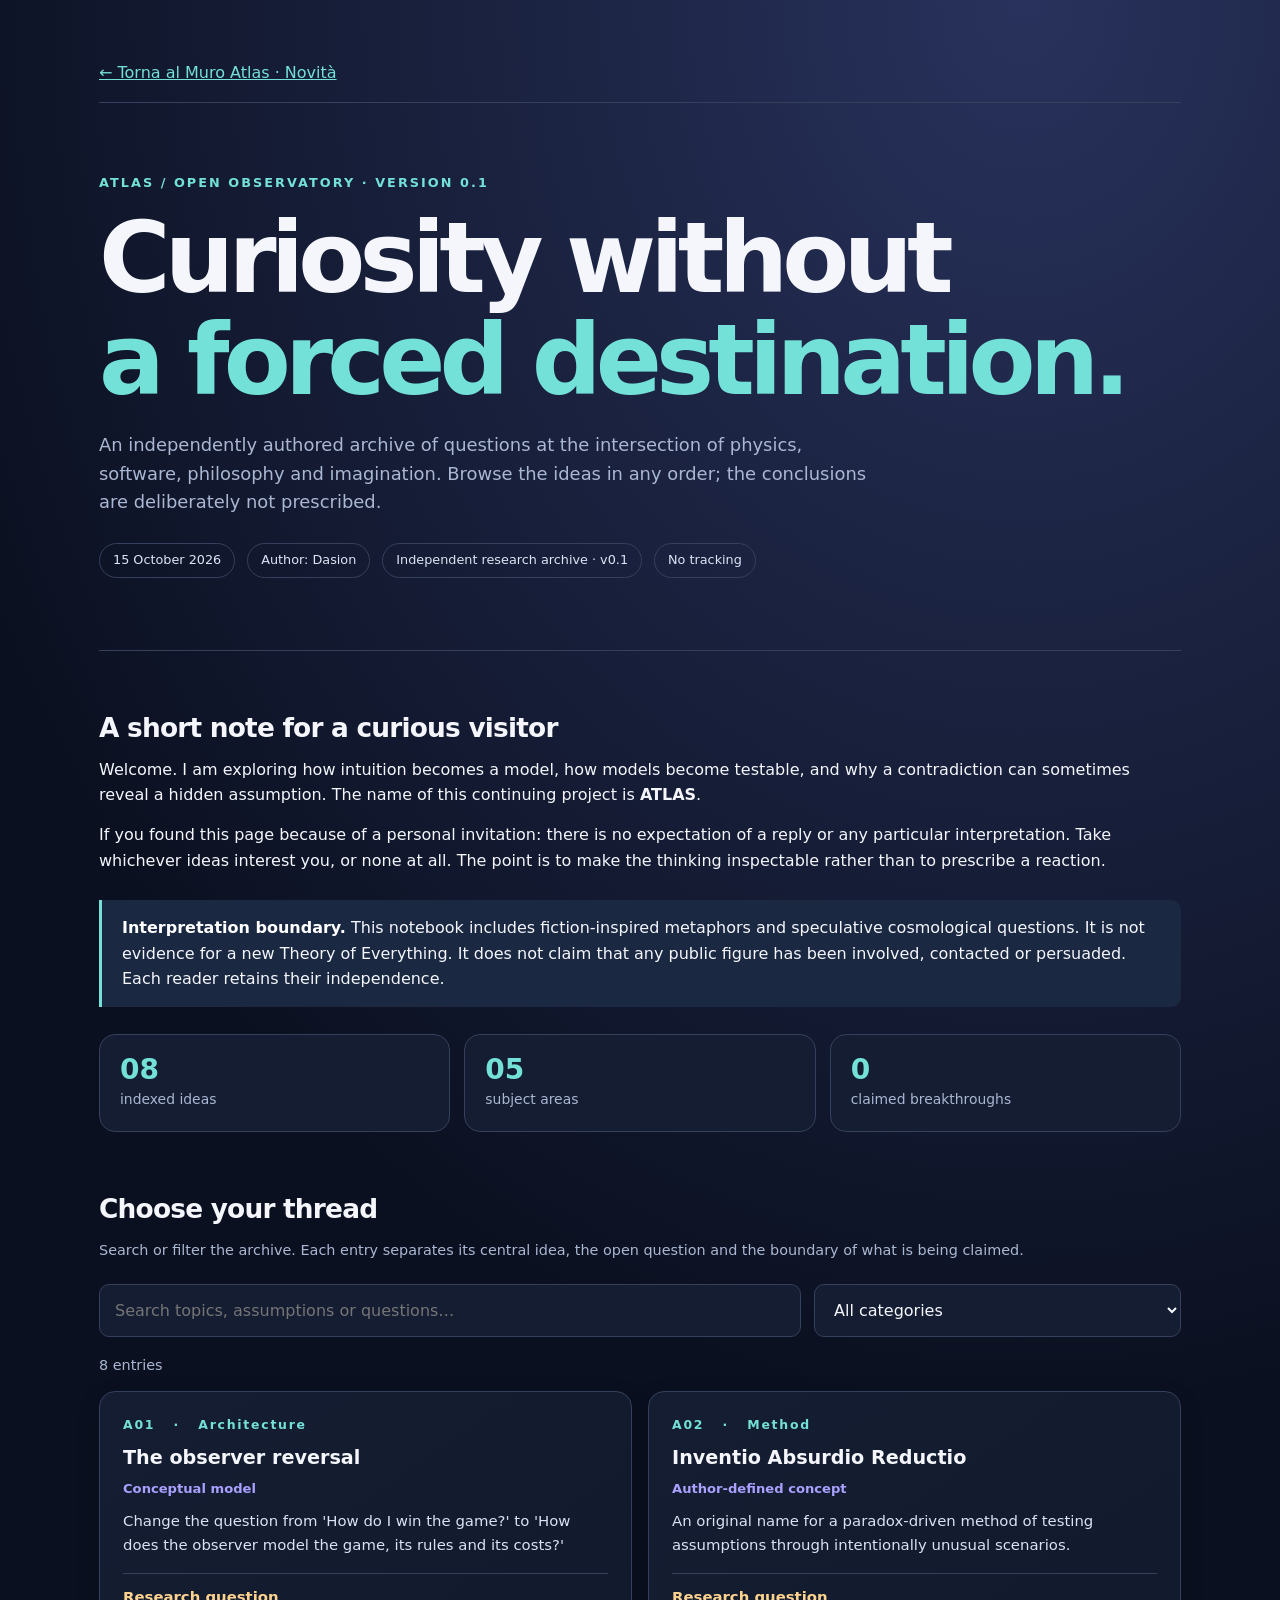
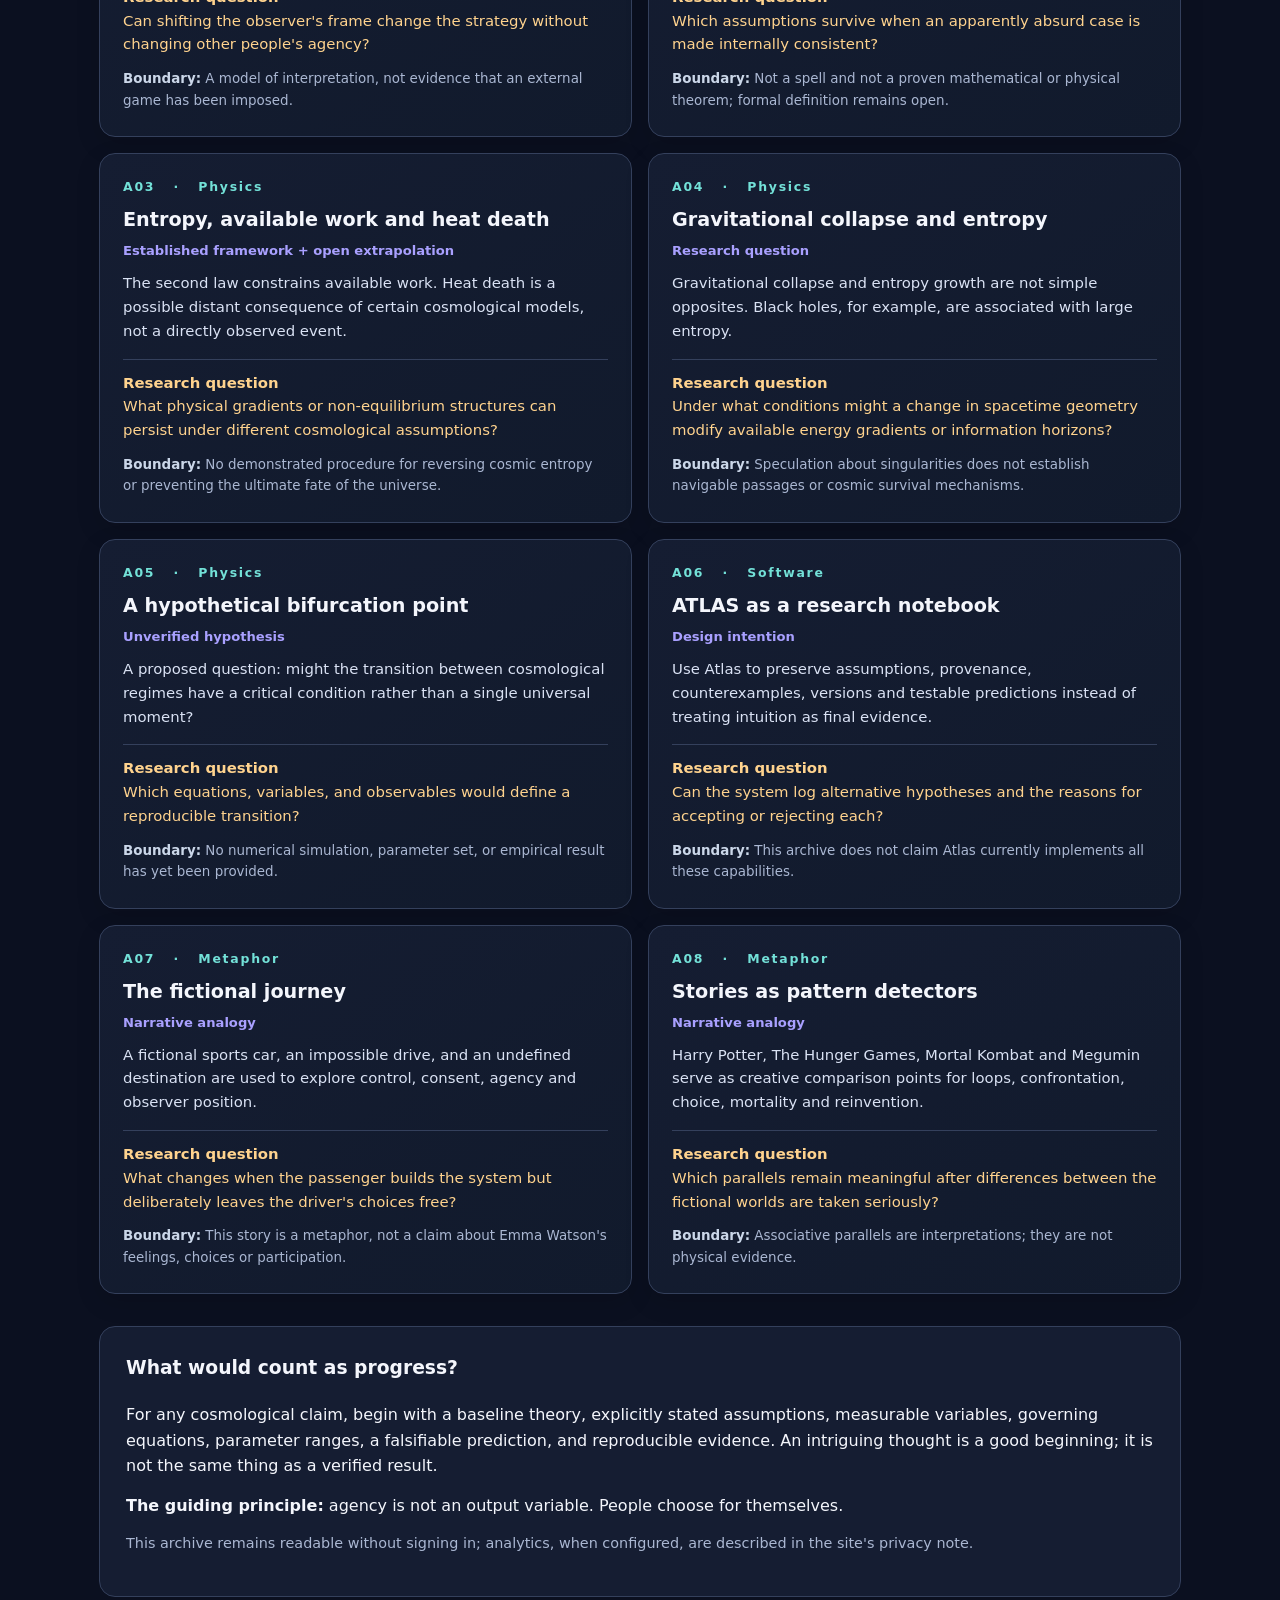
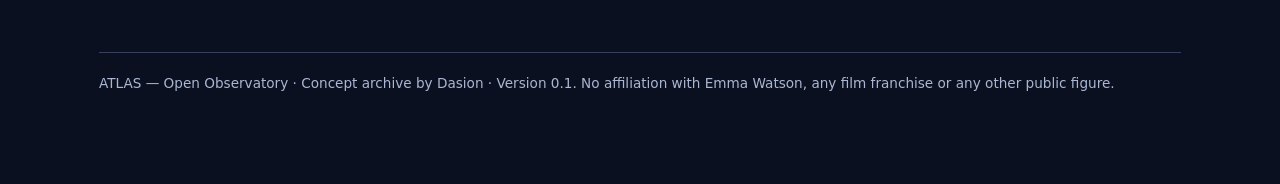
==== observatory.html @ 452ee983 "Preserve original searchable Observatory as navigable archive" ====
<!doctype html>
<html lang="en"><head><meta charset="utf-8"><meta name="viewport" content="width=device-width,initial-scale=1"><meta name="description" content="ATLAS Open Observatory: an independent notebook of ideas, hypotheses and creative analogies."><title>ATLAS — Open Observatory | Dasion</title><style>
:root{color-scheme:dark;--bg:#0b1020;--panel:#151d32;--panel2:#1c2742;--fg:#f4f6fc;--muted:#aab7d2;--line:#34405c;--aqua:#73e1d8;--violet:#a9a0ff;--gold:#ffd38e}
*{box-sizing:border-box}html{scroll-behavior:smooth}body{margin:0;background:radial-gradient(ellipse 90% 42% at 80% 0%,#28325c,transparent),var(--bg);color:var(--fg);font-family:ui-sans-serif,system-ui,-apple-system,Segoe UI,Roboto,sans-serif;line-height:1.6}
main{max-width:1130px;margin:auto;padding:44px 24px 90px}header{padding:70px 0 46px;border-bottom:1px solid var(--line)}.eyebrow{color:var(--aqua);font-size:.8rem;letter-spacing:.16em;font-weight:800;text-transform:uppercase}h1{font-size:clamp(3rem,8vw,6.1rem);letter-spacing:-.06em;line-height:1.04;margin:15px 0 20px}.accent{color:var(--aqua)}.sub{max-width:770px;font-size:1.12rem;color:var(--muted)}.meta{display:flex;gap:12px;flex-wrap:wrap;margin:26px 0}.pill{border:1px solid var(--line);color:#dce4f5;border-radius:99px;padding:6px 13px;font-size:.8rem}
.divider-title{font-size:1.65rem;letter-spacing:-.03em;margin:56px 0 8px}p{margin:8px 0 14px}.small{font-size:.9rem;color:var(--muted)}.notice{border-left:3px solid var(--aqua);padding:15px 20px;background:#1a2842;border-radius:0 10px 10px 0;margin:27px 0 20px}.notice strong{color:white}
.summary{display:grid;grid-template-columns:repeat(3,1fr);gap:14px;margin:27px 0}.metric{background:var(--panel);border:1px solid var(--line);border-radius:16px;padding:20px}.metric strong{display:block;font-size:1.75rem;line-height:1.1;color:var(--aqua)}.metric span{color:var(--muted);font-size:.87rem}
.tools{display:flex;gap:13px;flex-wrap:wrap;margin:22px 0 17px}.tools input,.tools select{background:var(--panel);color:var(--fg);border:1px solid var(--line);padding:13px 15px;border-radius:10px;font:inherit}.tools input{flex:2;min-width:220px}.tools select{flex:1;min-width:200px}.grid{display:grid;grid-template-columns:repeat(2,minmax(0,1fr));gap:16px}.entry{border:1px solid var(--line);background:linear-gradient(145deg,var(--panel),#111a2c);border-radius:16px;padding:23px 23px 25px;min-height:275px;box-shadow:0 8px 25px #0002}.entry:hover{border-color:#667c99}.entry .index{color:var(--aqua);font-size:.78rem;font-weight:800;letter-spacing:.14em}.entry h3{font-size:1.2rem;line-height:1.25;margin:11px 0 8px}.entry .type{color:var(--violet);font-size:.82rem;font-weight:700;margin-bottom:11px}.entry p{font-size:.93rem;color:#dae2f4}.entry .q{margin-top:15px;padding-top:12px;border-top:1px solid var(--line);color:var(--gold);font-size:.93rem}.entry .limit{margin-top:11px;color:var(--muted);font-size:.84rem}.entry .limit b{color:#cbd7e9}.closing{background:var(--panel);border:1px solid var(--line);padding:26px;border-radius:16px;margin-top:32px}.closing h3{margin-top:0}.closing a,.footer a{color:var(--aqua)}footer{border-top:1px solid var(--line);margin-top:55px;padding-top:20px;color:var(--muted);font-size:.85rem}
@media(max-width:750px){main{padding:22px 17px 60px}header{padding:42px 0 28px}.summary{grid-template-columns:1fr}.grid{grid-template-columns:1fr}}
@media(prefers-reduced-motion:reduce){html{scroll-behavior:auto}}
</style></head><body><main><nav aria-label="Site navigation" style="border-bottom:1px solid var(--line);padding:16px 0"><a href="index.html" style="color:var(--aqua)">← Torna al Muro Atlas · Novità</a></nav>
<header><div class="eyebrow">ATLAS / open observatory · version 0.1</div><h1>Curiosity without<br><span class="accent">a forced destination.</span></h1><p class="sub">An independently authored archive of questions at the intersection of physics, software, philosophy and imagination. Browse the ideas in any order; the conclusions are deliberately not prescribed.</p><div class="meta"><span class="pill">15 October 2026</span><span class="pill">Author: Dasion</span><span class="pill">Independent research archive · v0.1</span><span class="pill" id="analytics-pill">No tracking</span></div></header>
<section><h2 class="divider-title">A short note for a curious visitor</h2><p>Welcome. I am exploring how intuition becomes a model, how models become testable, and why a contradiction can sometimes reveal a hidden assumption. The name of this continuing project is <strong>ATLAS</strong>.</p><p>If you found this page because of a personal invitation: there is no expectation of a reply or any particular interpretation. Take whichever ideas interest you, or none at all. The point is to make the thinking inspectable rather than to prescribe a reaction.</p><div class="notice"><strong>Interpretation boundary.</strong> This notebook includes fiction-inspired metaphors and speculative cosmological questions. It is not evidence for a new Theory of Everything. It does not claim that any public figure has been involved, contacted or persuaded. Each reader retains their independence.</div></section>
<section><div class="summary"><div class="metric"><strong>08</strong><span>indexed ideas</span></div><div class="metric"><strong>05</strong><span>subject areas</span></div><div class="metric"><strong>0</strong><span>claimed breakthroughs</span></div></div><h2 class="divider-title">Choose your thread</h2><p class="small">Search or filter the archive. Each entry separates its central idea, the open question and the boundary of what is being claimed.</p><div class="tools"><input id="search" aria-label="Search archive" placeholder="Search topics, assumptions or questions…"><select id="category" aria-label="Filter by category"><option value="all">All categories</option><option value="Architecture">Architecture</option><option value="Method">Method</option><option value="Physics">Physics</option><option value="Software">Software</option><option value="Metaphor">Metaphor</option></select></div><p id="count" class="small" aria-live="polite">8 entries</p><div class="grid" id="entries"><article id="A01" class="entry" data-category="Architecture" data-search="a01 the observer reversal architecture conceptual model change the question from &#x27;how do i win the game?&#x27; to &#x27;how does the observer model the game, its rules and its costs?&#x27; can shifting the observer&#x27;s frame change the strategy without changing other people&#x27;s agency? a model of interpretation, not evidence that an external game has been imposed."><div class="index">A01 &nbsp; · &nbsp; Architecture</div><h3>The observer reversal</h3><div class="type">Conceptual model</div><p>Change the question from &#x27;How do I win the game?&#x27; to &#x27;How does the observer model the game, its rules and its costs?&#x27;</p><div class="q"><strong>Research question</strong><br>Can shifting the observer&#x27;s frame change the strategy without changing other people&#x27;s agency?</div><div class="limit"><b>Boundary:</b> A model of interpretation, not evidence that an external game has been imposed.</div></article><article id="A02" class="entry" data-category="Method" data-search="a02 inventio absurdio reductio method author-defined concept an original name for a paradox-driven method of testing assumptions through intentionally unusual scenarios. which assumptions survive when an apparently absurd case is made internally consistent? not a spell and not a proven mathematical or physical theorem; formal definition remains open."><div class="index">A02 &nbsp; · &nbsp; Method</div><h3>Inventio Absurdio Reductio</h3><div class="type">Author-defined concept</div><p>An original name for a paradox-driven method of testing assumptions through intentionally unusual scenarios.</p><div class="q"><strong>Research question</strong><br>Which assumptions survive when an apparently absurd case is made internally consistent?</div><div class="limit"><b>Boundary:</b> Not a spell and not a proven mathematical or physical theorem; formal definition remains open.</div></article><article id="A03" class="entry" data-category="Physics" data-search="a03 entropy, available work and heat death physics established framework + open extrapolation the second law constrains available work. heat death is a possible distant consequence of certain cosmological models, not a directly observed event. what physical gradients or non-equilibrium structures can persist under different cosmological assumptions? no demonstrated procedure for reversing cosmic entropy or preventing the ultimate fate of the universe."><div class="index">A03 &nbsp; · &nbsp; Physics</div><h3>Entropy, available work and heat death</h3><div class="type">Established framework + open extrapolation</div><p>The second law constrains available work. Heat death is a possible distant consequence of certain cosmological models, not a directly observed event.</p><div class="q"><strong>Research question</strong><br>What physical gradients or non-equilibrium structures can persist under different cosmological assumptions?</div><div class="limit"><b>Boundary:</b> No demonstrated procedure for reversing cosmic entropy or preventing the ultimate fate of the universe.</div></article><article id="A04" class="entry" data-category="Physics" data-search="a04 gravitational collapse and entropy physics research question gravitational collapse and entropy growth are not simple opposites. black holes, for example, are associated with large entropy. under what conditions might a change in spacetime geometry modify available energy gradients or information horizons? speculation about singularities does not establish navigable passages or cosmic survival mechanisms."><div class="index">A04 &nbsp; · &nbsp; Physics</div><h3>Gravitational collapse and entropy</h3><div class="type">Research question</div><p>Gravitational collapse and entropy growth are not simple opposites. Black holes, for example, are associated with large entropy.</p><div class="q"><strong>Research question</strong><br>Under what conditions might a change in spacetime geometry modify available energy gradients or information horizons?</div><div class="limit"><b>Boundary:</b> Speculation about singularities does not establish navigable passages or cosmic survival mechanisms.</div></article><article id="A05" class="entry" data-category="Physics" data-search="a05 a hypothetical bifurcation point physics unverified hypothesis a proposed question: might the transition between cosmological regimes have a critical condition rather than a single universal moment? which equations, variables, and observables would define a reproducible transition? no numerical simulation, parameter set, or empirical result has yet been provided."><div class="index">A05 &nbsp; · &nbsp; Physics</div><h3>A hypothetical bifurcation point</h3><div class="type">Unverified hypothesis</div><p>A proposed question: might the transition between cosmological regimes have a critical condition rather than a single universal moment?</p><div class="q"><strong>Research question</strong><br>Which equations, variables, and observables would define a reproducible transition?</div><div class="limit"><b>Boundary:</b> No numerical simulation, parameter set, or empirical result has yet been provided.</div></article><article id="A06" class="entry" data-category="Software" data-search="a06 atlas as a research notebook software design intention use atlas to preserve assumptions, provenance, counterexamples, versions and testable predictions instead of treating intuition as final evidence. can the system log alternative hypotheses and the reasons for accepting or rejecting each? this archive does not claim atlas currently implements all these capabilities."><div class="index">A06 &nbsp; · &nbsp; Software</div><h3>ATLAS as a research notebook</h3><div class="type">Design intention</div><p>Use Atlas to preserve assumptions, provenance, counterexamples, versions and testable predictions instead of treating intuition as final evidence.</p><div class="q"><strong>Research question</strong><br>Can the system log alternative hypotheses and the reasons for accepting or rejecting each?</div><div class="limit"><b>Boundary:</b> This archive does not claim Atlas currently implements all these capabilities.</div></article><article id="A07" class="entry" data-category="Metaphor" data-search="a07 the fictional journey metaphor narrative analogy a fictional sports car, an impossible drive, and an undefined destination are used to explore control, consent, agency and observer position. what changes when the passenger builds the system but deliberately leaves the driver&#x27;s choices free? this story is a metaphor, not a claim about emma watson&#x27;s feelings, choices or participation."><div class="index">A07 &nbsp; · &nbsp; Metaphor</div><h3>The fictional journey</h3><div class="type">Narrative analogy</div><p>A fictional sports car, an impossible drive, and an undefined destination are used to explore control, consent, agency and observer position.</p><div class="q"><strong>Research question</strong><br>What changes when the passenger builds the system but deliberately leaves the driver&#x27;s choices free?</div><div class="limit"><b>Boundary:</b> This story is a metaphor, not a claim about Emma Watson&#x27;s feelings, choices or participation.</div></article><article id="A08" class="entry" data-category="Metaphor" data-search="a08 stories as pattern detectors metaphor narrative analogy harry potter, the hunger games, mortal kombat and megumin serve as creative comparison points for loops, confrontation, choice, mortality and reinvention. which parallels remain meaningful after differences between the fictional worlds are taken seriously? associative parallels are interpretations; they are not physical evidence."><div class="index">A08 &nbsp; · &nbsp; Metaphor</div><h3>Stories as pattern detectors</h3><div class="type">Narrative analogy</div><p>Harry Potter, The Hunger Games, Mortal Kombat and Megumin serve as creative comparison points for loops, confrontation, choice, mortality and reinvention.</p><div class="q"><strong>Research question</strong><br>Which parallels remain meaningful after differences between the fictional worlds are taken seriously?</div><div class="limit"><b>Boundary:</b> Associative parallels are interpretations; they are not physical evidence.</div></article></div></section>
<section class="closing"><h3>What would count as progress?</h3><p>For any cosmological claim, begin with a baseline theory, explicitly stated assumptions, measurable variables, governing equations, parameter ranges, a falsifiable prediction, and reproducible evidence. An intriguing thought is a good beginning; it is not the same thing as a verified result.</p><p><strong>The guiding principle:</strong> agency is not an output variable. People choose for themselves.</p><p class="small" id="analytics-note">This archive remains readable without signing in; analytics, when configured, are described in the site's privacy note.</p></section>
<footer>ATLAS — Open Observatory · Concept archive by Dasion · Version 0.1. No affiliation with Emma Watson, any film franchise or any other public figure.</footer>
</main><script>
const search=document.getElementById('search'),category=document.getElementById('category'),cards=[...document.querySelectorAll('.entry')],count=document.getElementById('count');
function filter(){let q=search.value.trim().toLocaleLowerCase(),c=category.value,n=0;cards.forEach(card=>{let ok=(c==='all'||card.dataset.category===c)&&card.dataset.search.includes(q);card.hidden=!ok;if(ok)n++;});count.textContent=`${n} ${n===1?'entry':'entries'}`}
search.addEventListener('input',filter);category.addEventListener('change',filter);
</script><script src="analytics-config.js"></script><script src="analytics.js" defer></script></body></html>
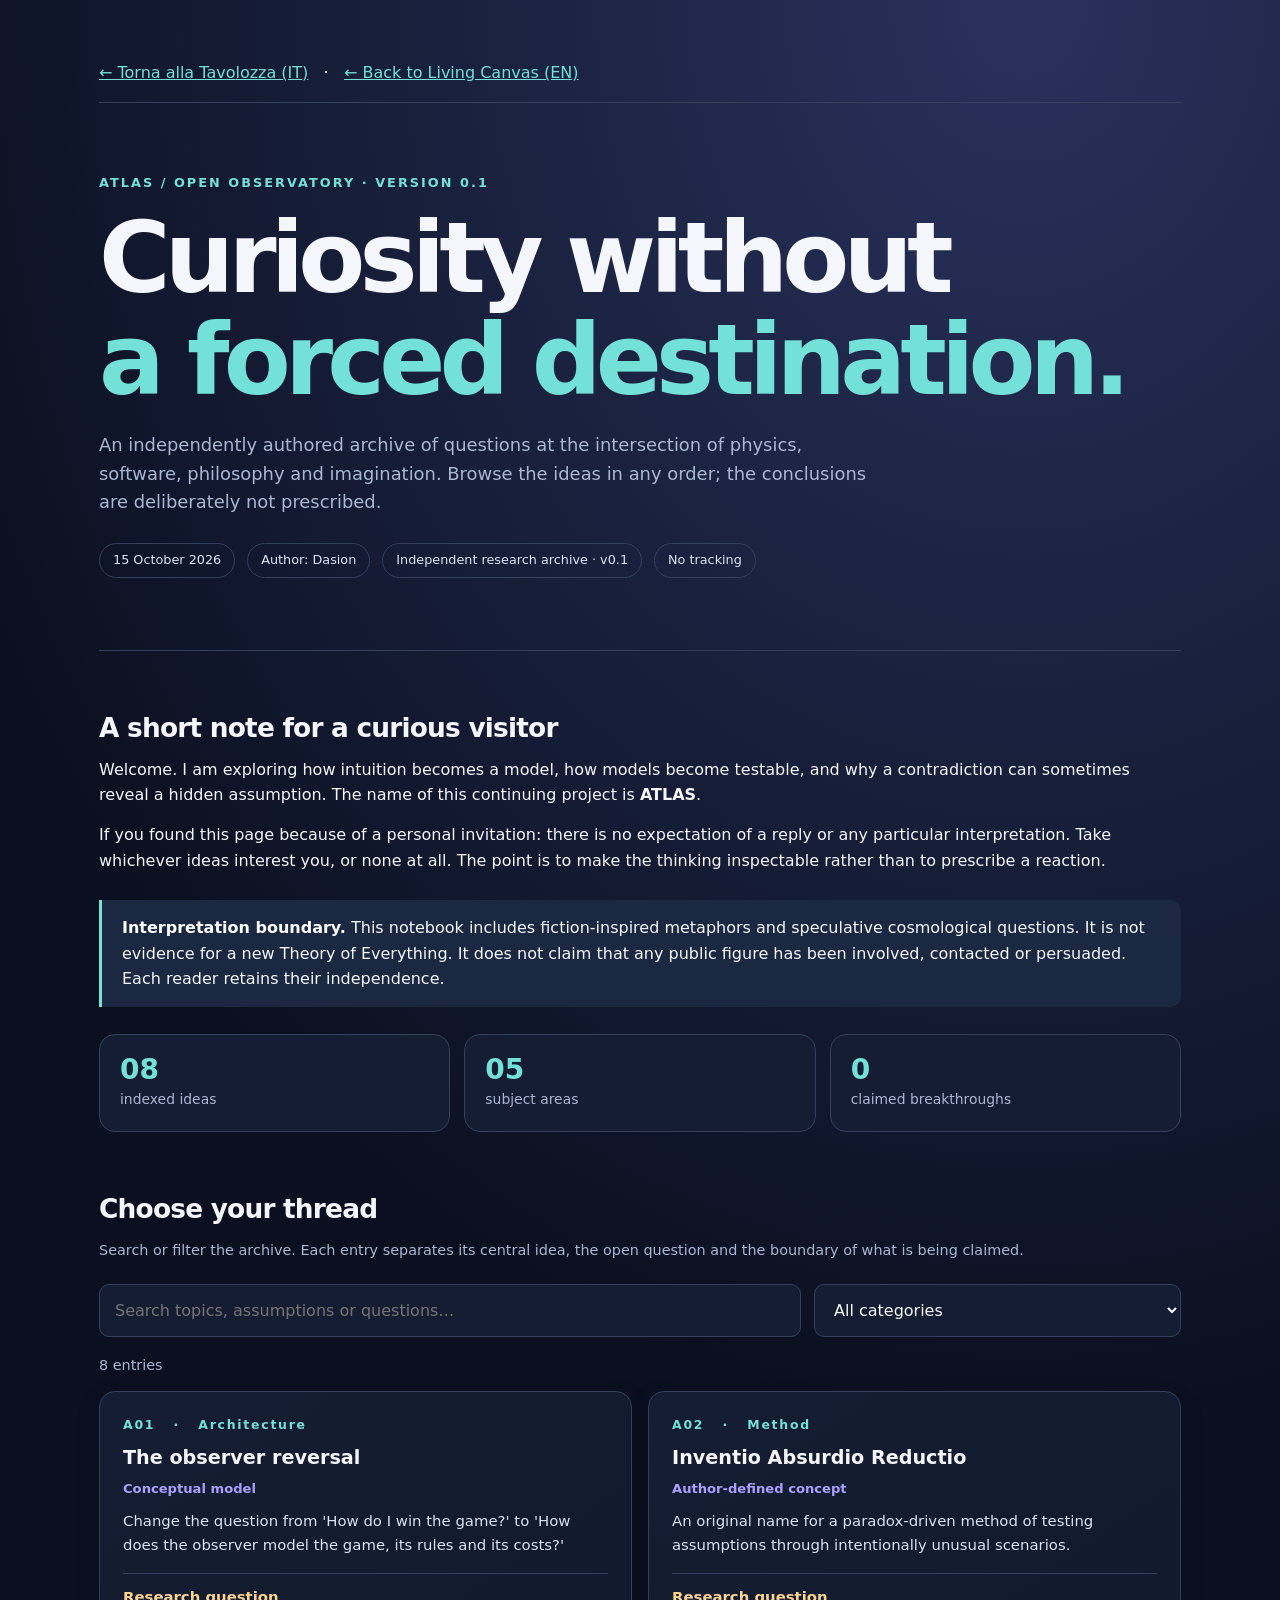
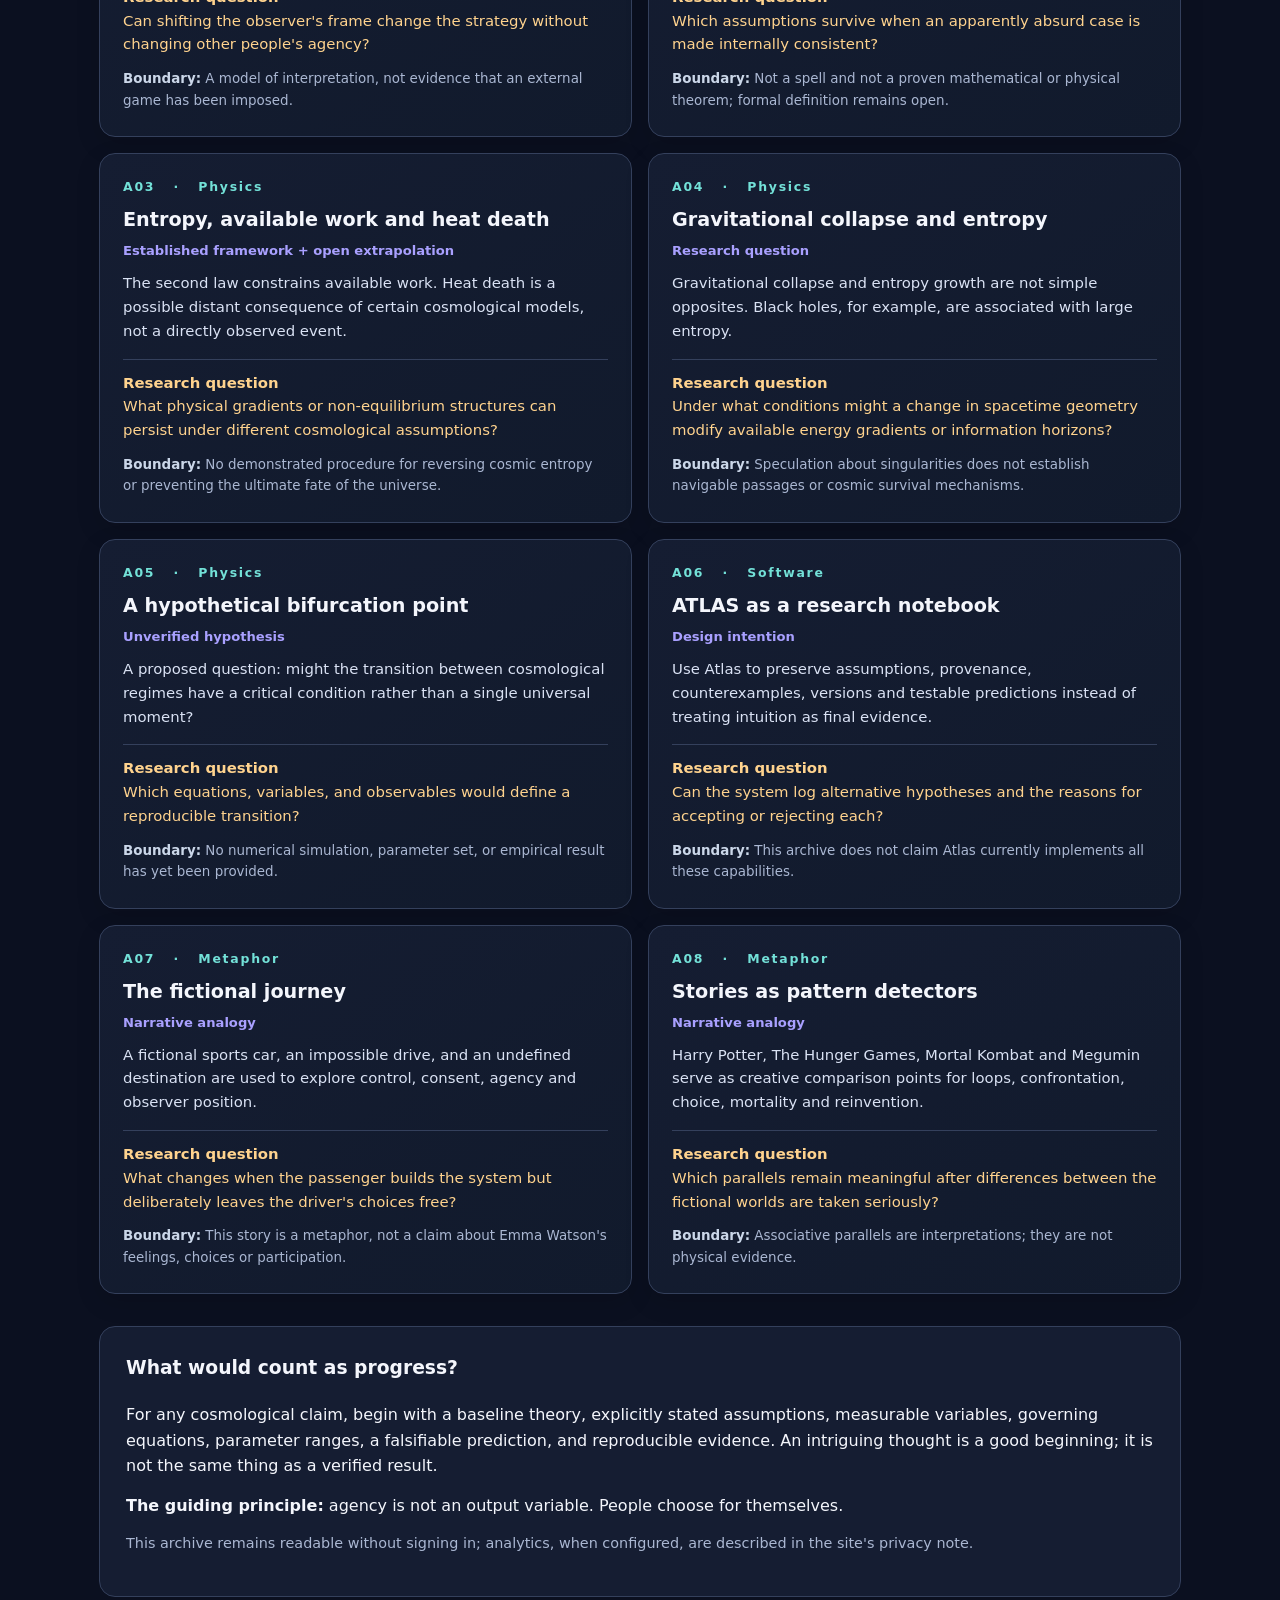
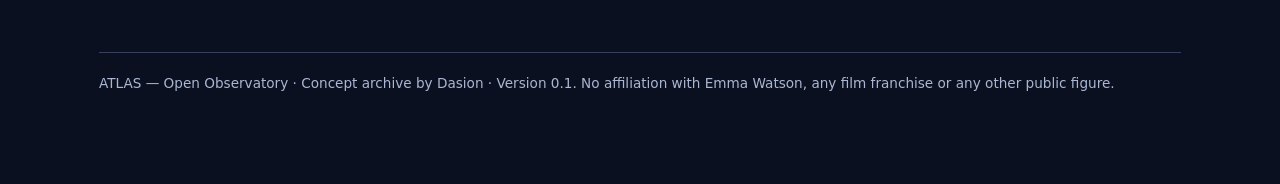
==== commit 0a9c946d: "Link original English Observatory back to both Atlas language editions" ====
--- a/observatory.html
+++ b/observatory.html
@@ -8,7 +8,7 @@
 .tools{display:flex;gap:13px;flex-wrap:wrap;margin:22px 0 17px}.tools input,.tools select{background:var(--panel);color:var(--fg);border:1px solid var(--line);padding:13px 15px;border-radius:10px;font:inherit}.tools input{flex:2;min-width:220px}.tools select{flex:1;min-width:200px}.grid{display:grid;grid-template-columns:repeat(2,minmax(0,1fr));gap:16px}.entry{border:1px solid var(--line);background:linear-gradient(145deg,var(--panel),#111a2c);border-radius:16px;padding:23px 23px 25px;min-height:275px;box-shadow:0 8px 25px #0002}.entry:hover{border-color:#667c99}.entry .index{color:var(--aqua);font-size:.78rem;font-weight:800;letter-spacing:.14em}.entry h3{font-size:1.2rem;line-height:1.25;margin:11px 0 8px}.entry .type{color:var(--violet);font-size:.82rem;font-weight:700;margin-bottom:11px}.entry p{font-size:.93rem;color:#dae2f4}.entry .q{margin-top:15px;padding-top:12px;border-top:1px solid var(--line);color:var(--gold);font-size:.93rem}.entry .limit{margin-top:11px;color:var(--muted);font-size:.84rem}.entry .limit b{color:#cbd7e9}.closing{background:var(--panel);border:1px solid var(--line);padding:26px;border-radius:16px;margin-top:32px}.closing h3{margin-top:0}.closing a,.footer a{color:var(--aqua)}footer{border-top:1px solid var(--line);margin-top:55px;padding-top:20px;color:var(--muted);font-size:.85rem}
 @media(max-width:750px){main{padding:22px 17px 60px}header{padding:42px 0 28px}.summary{grid-template-columns:1fr}.grid{grid-template-columns:1fr}}
 @media(prefers-reduced-motion:reduce){html{scroll-behavior:auto}}
-</style></head><body><main><nav aria-label="Site navigation" style="border-bottom:1px solid var(--line);padding:16px 0"><a href="index.html" style="color:var(--aqua)">← Torna al Muro Atlas · Novità</a></nav>
+</style></head><body><main><nav aria-label="Site navigation" style="border-bottom:1px solid var(--line);padding:16px 0"><a href="index.html?lang=it" hreflang="it" style="color:var(--aqua)">← Torna alla Tavolozza (IT)</a> &nbsp; · &nbsp; <a href="index.html?lang=en" hreflang="en" style="color:var(--aqua)">← Back to Living Canvas (EN)</a></nav>
 <header><div class="eyebrow">ATLAS / open observatory · version 0.1</div><h1>Curiosity without<br><span class="accent">a forced destination.</span></h1><p class="sub">An independently authored archive of questions at the intersection of physics, software, philosophy and imagination. Browse the ideas in any order; the conclusions are deliberately not prescribed.</p><div class="meta"><span class="pill">15 October 2026</span><span class="pill">Author: Dasion</span><span class="pill">Independent research archive · v0.1</span><span class="pill" id="analytics-pill">No tracking</span></div></header>
 <section><h2 class="divider-title">A short note for a curious visitor</h2><p>Welcome. I am exploring how intuition becomes a model, how models become testable, and why a contradiction can sometimes reveal a hidden assumption. The name of this continuing project is <strong>ATLAS</strong>.</p><p>If you found this page because of a personal invitation: there is no expectation of a reply or any particular interpretation. Take whichever ideas interest you, or none at all. The point is to make the thinking inspectable rather than to prescribe a reaction.</p><div class="notice"><strong>Interpretation boundary.</strong> This notebook includes fiction-inspired metaphors and speculative cosmological questions. It is not evidence for a new Theory of Everything. It does not claim that any public figure has been involved, contacted or persuaded. Each reader retains their independence.</div></section>
 <section><div class="summary"><div class="metric"><strong>08</strong><span>indexed ideas</span></div><div class="metric"><strong>05</strong><span>subject areas</span></div><div class="metric"><strong>0</strong><span>claimed breakthroughs</span></div></div><h2 class="divider-title">Choose your thread</h2><p class="small">Search or filter the archive. Each entry separates its central idea, the open question and the boundary of what is being claimed.</p><div class="tools"><input id="search" aria-label="Search archive" placeholder="Search topics, assumptions or questions…"><select id="category" aria-label="Filter by category"><option value="all">All categories</option><option value="Architecture">Architecture</option><option value="Method">Method</option><option value="Physics">Physics</option><option value="Software">Software</option><option value="Metaphor">Metaphor</option></select></div><p id="count" class="small" aria-live="polite">8 entries</p><div class="grid" id="entries"><article id="A01" class="entry" data-category="Architecture" data-search="a01 the observer reversal architecture conceptual model change the question from &#x27;how do i win the game?&#x27; to &#x27;how does the observer model the game, its rules and its costs?&#x27; can shifting the observer&#x27;s frame change the strategy without changing other people&#x27;s agency? a model of interpretation, not evidence that an external game has been imposed."><div class="index">A01 &nbsp; · &nbsp; Architecture</div><h3>The observer reversal</h3><div class="type">Conceptual model</div><p>Change the question from &#x27;How do I win the game?&#x27; to &#x27;How does the observer model the game, its rules and its costs?&#x27;</p><div class="q"><strong>Research question</strong><br>Can shifting the observer&#x27;s frame change the strategy without changing other people&#x27;s agency?</div><div class="limit"><b>Boundary:</b> A model of interpretation, not evidence that an external game has been imposed.</div></article><article id="A02" class="entry" data-category="Method" data-search="a02 inventio absurdio reductio method author-defined concept an original name for a paradox-driven method of testing assumptions through intentionally unusual scenarios. which assumptions survive when an apparently absurd case is made internally consistent? not a spell and not a proven mathematical or physical theorem; formal definition remains open."><div class="index">A02 &nbsp; · &nbsp; Method</div><h3>Inventio Absurdio Reductio</h3><div class="type">Author-defined concept</div><p>An original name for a paradox-driven method of testing assumptions through intentionally unusual scenarios.</p><div class="q"><strong>Research question</strong><br>Which assumptions survive when an apparently absurd case is made internally consistent?</div><div class="limit"><b>Boundary:</b> Not a spell and not a proven mathematical or physical theorem; formal definition remains open.</div></article><article id="A03" class="entry" data-category="Physics" data-search="a03 entropy, available work and heat death physics established framework + open extrapolation the second law constrains available work. heat death is a possible distant consequence of certain cosmological models, not a directly observed event. what physical gradients or non-equilibrium structures can persist under different cosmological assumptions? no demonstrated procedure for reversing cosmic entropy or preventing the ultimate fate of the universe."><div class="index">A03 &nbsp; · &nbsp; Physics</div><h3>Entropy, available work and heat death</h3><div class="type">Established framework + open extrapolation</div><p>The second law constrains available work. Heat death is a possible distant consequence of certain cosmological models, not a directly observed event.</p><div class="q"><strong>Research question</strong><br>What physical gradients or non-equilibrium structures can persist under different cosmological assumptions?</div><div class="limit"><b>Boundary:</b> No demonstrated procedure for reversing cosmic entropy or preventing the ultimate fate of the universe.</div></article><article id="A04" class="entry" data-category="Physics" data-search="a04 gravitational collapse and entropy physics research question gravitational collapse and entropy growth are not simple opposites. black holes, for example, are associated with large entropy. under what conditions might a change in spacetime geometry modify available energy gradients or information horizons? speculation about singularities does not establish navigable passages or cosmic survival mechanisms."><div class="index">A04 &nbsp; · &nbsp; Physics</div><h3>Gravitational collapse and entropy</h3><div class="type">Research question</div><p>Gravitational collapse and entropy growth are not simple opposites. Black holes, for example, are associated with large entropy.</p><div class="q"><strong>Research question</strong><br>Under what conditions might a change in spacetime geometry modify available energy gradients or information horizons?</div><div class="limit"><b>Boundary:</b> Speculation about singularities does not establish navigable passages or cosmic survival mechanisms.</div></article><article id="A05" class="entry" data-category="Physics" data-search="a05 a hypothetical bifurcation point physics unverified hypothesis a proposed question: might the transition between cosmological regimes have a critical condition rather than a single universal moment? which equations, variables, and observables would define a reproducible transition? no numerical simulation, parameter set, or empirical result has yet been provided."><div class="index">A05 &nbsp; · &nbsp; Physics</div><h3>A hypothetical bifurcation point</h3><div class="type">Unverified hypothesis</div><p>A proposed question: might the transition between cosmological regimes have a critical condition rather than a single universal moment?</p><div class="q"><strong>Research question</strong><br>Which equations, variables, and observables would define a reproducible transition?</div><div class="limit"><b>Boundary:</b> No numerical simulation, parameter set, or empirical result has yet been provided.</div></article><article id="A06" class="entry" data-category="Software" data-search="a06 atlas as a research notebook software design intention use atlas to preserve assumptions, provenance, counterexamples, versions and testable predictions instead of treating intuition as final evidence. can the system log alternative hypotheses and the reasons for accepting or rejecting each? this archive does not claim atlas currently implements all these capabilities."><div class="index">A06 &nbsp; · &nbsp; Software</div><h3>ATLAS as a research notebook</h3><div class="type">Design intention</div><p>Use Atlas to preserve assumptions, provenance, counterexamples, versions and testable predictions instead of treating intuition as final evidence.</p><div class="q"><strong>Research question</strong><br>Can the system log alternative hypotheses and the reasons for accepting or rejecting each?</div><div class="limit"><b>Boundary:</b> This archive does not claim Atlas currently implements all these capabilities.</div></article><article id="A07" class="entry" data-category="Metaphor" data-search="a07 the fictional journey metaphor narrative analogy a fictional sports car, an impossible drive, and an undefined destination are used to explore control, consent, agency and observer position. what changes when the passenger builds the system but deliberately leaves the driver&#x27;s choices free? this story is a metaphor, not a claim about emma watson&#x27;s feelings, choices or participation."><div class="index">A07 &nbsp; · &nbsp; Metaphor</div><h3>The fictional journey</h3><div class="type">Narrative analogy</div><p>A fictional sports car, an impossible drive, and an undefined destination are used to explore control, consent, agency and observer position.</p><div class="q"><strong>Research question</strong><br>What changes when the passenger builds the system but deliberately leaves the driver&#x27;s choices free?</div><div class="limit"><b>Boundary:</b> This story is a metaphor, not a claim about Emma Watson&#x27;s feelings, choices or participation.</div></article><article id="A08" class="entry" data-category="Metaphor" data-search="a08 stories as pattern detectors metaphor narrative analogy harry potter, the hunger games, mortal kombat and megumin serve as creative comparison points for loops, confrontation, choice, mortality and reinvention. which parallels remain meaningful after differences between the fictional worlds are taken seriously? associative parallels are interpretations; they are not physical evidence."><div class="index">A08 &nbsp; · &nbsp; Metaphor</div><h3>Stories as pattern detectors</h3><div class="type">Narrative analogy</div><p>Harry Potter, The Hunger Games, Mortal Kombat and Megumin serve as creative comparison points for loops, confrontation, choice, mortality and reinvention.</p><div class="q"><strong>Research question</strong><br>Which parallels remain meaningful after differences between the fictional worlds are taken seriously?</div><div class="limit"><b>Boundary:</b> Associative parallels are interpretations; they are not physical evidence.</div></article></div></section>
